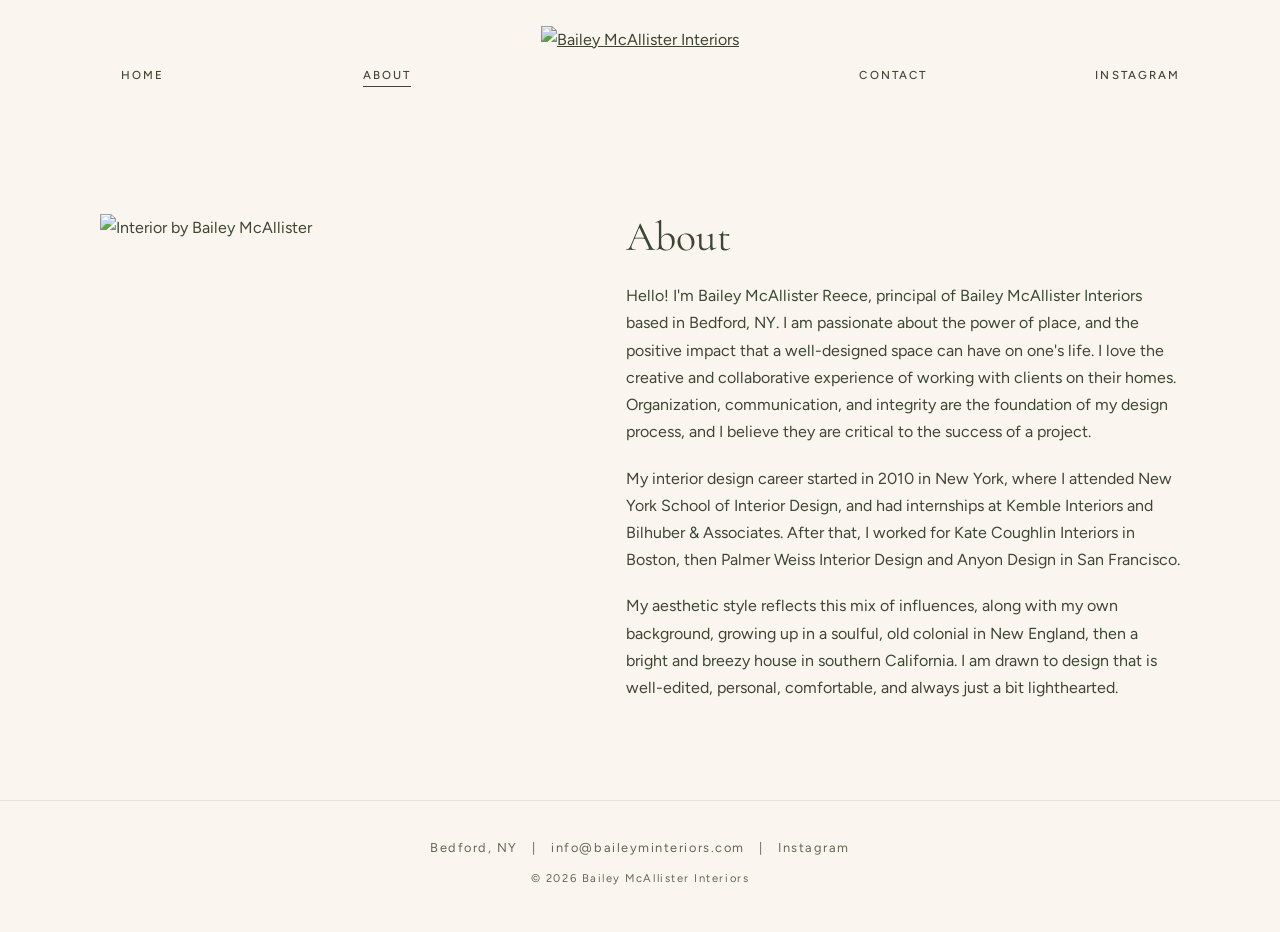
==== about.html @ 58a09e33 "Smaller serif captions Co-Authored-By: Claude Opus 5.5 <noreply@anthropic.com> Claude-Session: https" ====
<!DOCTYPE html>
<html lang="en">
<head>
<meta charset="utf-8">
<meta name="viewport" content="width=device-width, initial-scale=1">
<title>About — Bailey McAllister Interiors</title>
<meta name="description" content="Bailey McAllister Interiors — interior design based in Bedford, NY.">
<link rel="icon" href="https://images.squarespace-cdn.com/content/v1/5e2e0a40505e2f041271f1c3/1580076147062-CG2EL4K2B5NQVTLT4PPC/BMI_Logo.png?format=750w">
<link rel="preconnect" href="https://fonts.googleapis.com">
<link rel="preconnect" href="https://fonts.gstatic.com" crossorigin>
<link href="https://fonts.googleapis.com/css2?family=Cormorant+Garamond:ital,wght@0,400;1,400&family=Figtree:wght@400;500&display=swap" rel="stylesheet">
<link rel="stylesheet" href="style.css?v=10">
</head>
<body>
<header class="site-header">
  <nav class="nav">
    <span class="slot"><a href="index.html">Home</a></span>
    <span class="slot"><a href="about.html" aria-current="page">About</a></span>
    <a class="logo" href="index.html"><img src="https://images.squarespace-cdn.com/content/v1/5e2e0a40505e2f041271f1c3/1580076147062-CG2EL4K2B5NQVTLT4PPC/BMI_Logo.png?format=750w" alt="Bailey McAllister Interiors"></a>
    <span class="slot"><a href="contact.html">Contact</a></span>
    <span class="slot"><a href="https://www.instagram.com/baileymcallisterinteriors/" target="_blank" rel="noopener">Instagram</a></span>
  </nav>
</header>
<main>
<section class="about">
  <img src="https://images.squarespace-cdn.com/content/v1/5e2e0a40505e2f041271f1c3/1580701290973-NKSYR5F5XCN0GAVA0ZO0/8478WEB.jpg?format=1000w" alt="Interior by Bailey McAllister">
  <div>
    <h1>About</h1>
    <p>Hello! I'm Bailey McAllister Reece, principal of Bailey McAllister Interiors based in Bedford, NY. I am passionate about the power of place, and the positive impact that a well-designed space can have on one's life. I love the creative and collaborative experience of working with clients on their homes. Organization, communication, and integrity are the foundation of my design process, and I believe they are critical to the success of a project.</p>
    <p>My interior design career started in 2010 in New York, where I attended New York School of Interior Design, and had internships at Kemble Interiors and Bilhuber &amp; Associates. After that, I worked for Kate Coughlin Interiors in Boston, then Palmer Weiss Interior Design and Anyon Design in San Francisco.</p>
    <p>My aesthetic style reflects this mix of influences, along with my own background, growing up in a soulful, old colonial in New England, then a bright and breezy house in southern California. I am drawn to design that is well-edited, personal, comfortable, and always just a bit lighthearted.</p>
  </div>
</section>
</main>
<footer class="site-footer">
  Bedford, NY<span class="sep">|</span><a href="mailto:info@baileyminteriors.com">info@baileyminteriors.com</a><span class="sep">|</span><a href="https://www.instagram.com/baileymcallisterinteriors/" target="_blank" rel="noopener">Instagram</a>
  <small>&copy; <span class="yr">2026</span> Bailey McAllister Interiors</small>
  <script>document.querySelectorAll(".yr").forEach(e => e.textContent = new Date().getFullYear());</script>
</footer>
</body>
</html>
---- style.css ----
:root {
  --ink: #3c4733;
  --muted: #5f6a53;
  --line: #e3e2d4;
  --bg: #faf6ef;
  --serif: "Cormorant Garamond", Georgia, serif;
  --sans: "Figtree", "Helvetica Neue", Arial, sans-serif;
}
* { box-sizing: border-box; }
html, body { margin: 0; }
body {
  background: var(--bg);
  color: var(--ink);
  font-family: var(--sans);
  font-weight: 400;
  font-size: 16px;
  line-height: 1.7;
  -webkit-font-smoothing: antialiased;
}
a { color: inherit; }
img { display: block; max-width: 100%; }

/* Header — fixed, logo centered, links spread evenly (Henley-style) */
.site-header {
  position: fixed;
  inset: 0 0 auto 0;
  z-index: 10;
  background: var(--bg);
  padding: 1.6rem 1.25rem 1.3rem;
}
.nav {
  display: grid;
  grid-template-columns: 1fr 1fr auto 1fr 1fr;
  align-items: center;
  max-width: 1400px;
  margin: 0 auto;
}
.slot { text-align: center; }
.logo { padding: 0 2rem; }
.logo img { height: 96px; width: auto; mix-blend-mode: multiply; }
.nav .slot a {
  text-decoration: none;
  font-size: .72rem;
  font-weight: 500;
  letter-spacing: .18em;
  text-transform: uppercase;
  padding-bottom: 4px;
  border-bottom: 1px solid transparent;
  transition: border-color .2s;
}
.nav .slot a:hover, .nav .slot a[aria-current="page"] { border-color: currentColor; }

/* guard for stale cached pages from the first version */
.site-header svg { width: 18px; height: 18px; }

main { max-width: 1240px; margin: 0 auto; padding: calc(96px + 2.9rem + 3.5rem) 1.5rem 5rem; }

/* Home gallery */
.intro {
  text-align: center;
  font-family: var(--serif);
  font-size: clamp(1.4rem, 2.6vw, 1.9rem);
  font-weight: 400;
  font-style: italic;
  max-width: 34ch;
  margin: .5rem auto 3.5rem;
  line-height: 1.4;
}
.gallery {
  columns: 3 320px;
  column-gap: 1.75rem;
}
.gallery figure {
  break-inside: avoid;
  margin: 0 0 2.25rem;
}
.gallery img { width: 100%; height: auto; background: var(--line); }
.gallery figcaption {
  margin-top: .7rem;
  font-family: var(--serif);
  font-size: 1rem;
  line-height: 1.35;
  color: #74806a;
}
.gallery figcaption strong {
  display: block;
  margin-bottom: .2rem;
  color: var(--ink);
  font-family: var(--sans);
  font-weight: 500;
  font-size: .72rem;
  line-height: 1.5;
  letter-spacing: .2em;
  text-transform: uppercase;
}

/* About */
.about {
  display: grid;
  grid-template-columns: minmax(0, 5fr) minmax(0, 6fr);
  gap: 4rem;
  align-items: start;
  max-width: 1080px;
  margin: 1rem auto 0;
}
.about img { width: 100%; height: auto; }
.about h1, .contact h1 {
  font-family: var(--serif);
  font-weight: 400;
  font-size: 2.6rem;
  margin: 0 0 1.25rem;
  line-height: 1.15;
}
.about p { margin: 0 0 1.2rem; }

/* Contact */
.contact { text-align: center; max-width: 560px; margin: 3rem auto; }
.contact p { color: var(--ink); }
.button {
  display: inline-block;
  margin-top: 1.5rem;
  padding: .95rem 2.2rem;
  border: 1px solid var(--ink);
  text-decoration: none;
  font-size: .78rem;
  letter-spacing: .22em;
  text-transform: uppercase;
  transition: background .2s, color .2s;
}
.button:hover { background: var(--ink); color: var(--bg); }

/* Footer */
.site-footer {
  border-top: 1px solid var(--line);
  padding: 2.25rem 1.5rem 2.75rem;
  text-align: center;
  font-size: .8rem;
  letter-spacing: .12em;
  color: var(--muted);
}
.site-footer a { text-decoration: none; }
.site-footer a:hover { color: var(--ink); }
.site-footer .sep { margin: 0 .9rem; }
.site-footer small { display: block; margin-top: .6rem; font-size: .7rem; }

@media (max-width: 760px) {
  .about { grid-template-columns: 1fr; gap: 2rem; }
  .about h1, .contact h1 { font-size: 2.1rem; }
}

/* Phones: logo on its own row, four links evenly beneath */
@media (max-width: 600px) {
  .site-header { padding: 1rem .75rem .8rem; }
  .nav {
    grid-template-columns: repeat(4, 1fr);
    grid-template-areas: "logo logo logo logo";
    row-gap: .8rem;
  }
  .logo { grid-area: logo; justify-self: center; padding: 0; }
  .logo img { height: 84px; }
  .nav .slot a { font-size: .66rem; letter-spacing: .12em; }
  main { padding: calc(84px + 1.8rem + 1.6rem + 2.5rem) 1.1rem 3.5rem; }
  .intro { margin-bottom: 2.25rem; }
  .gallery { columns: 1; }
  .gallery figure { margin-bottom: 1.75rem; }
  .contact { margin: 1.5rem auto; }
  .button { padding: .9rem 1.2rem; letter-spacing: .14em; font-size: .72rem; max-width: 100%; }
  .site-footer .sep { display: block; height: .35rem; visibility: hidden; }
}
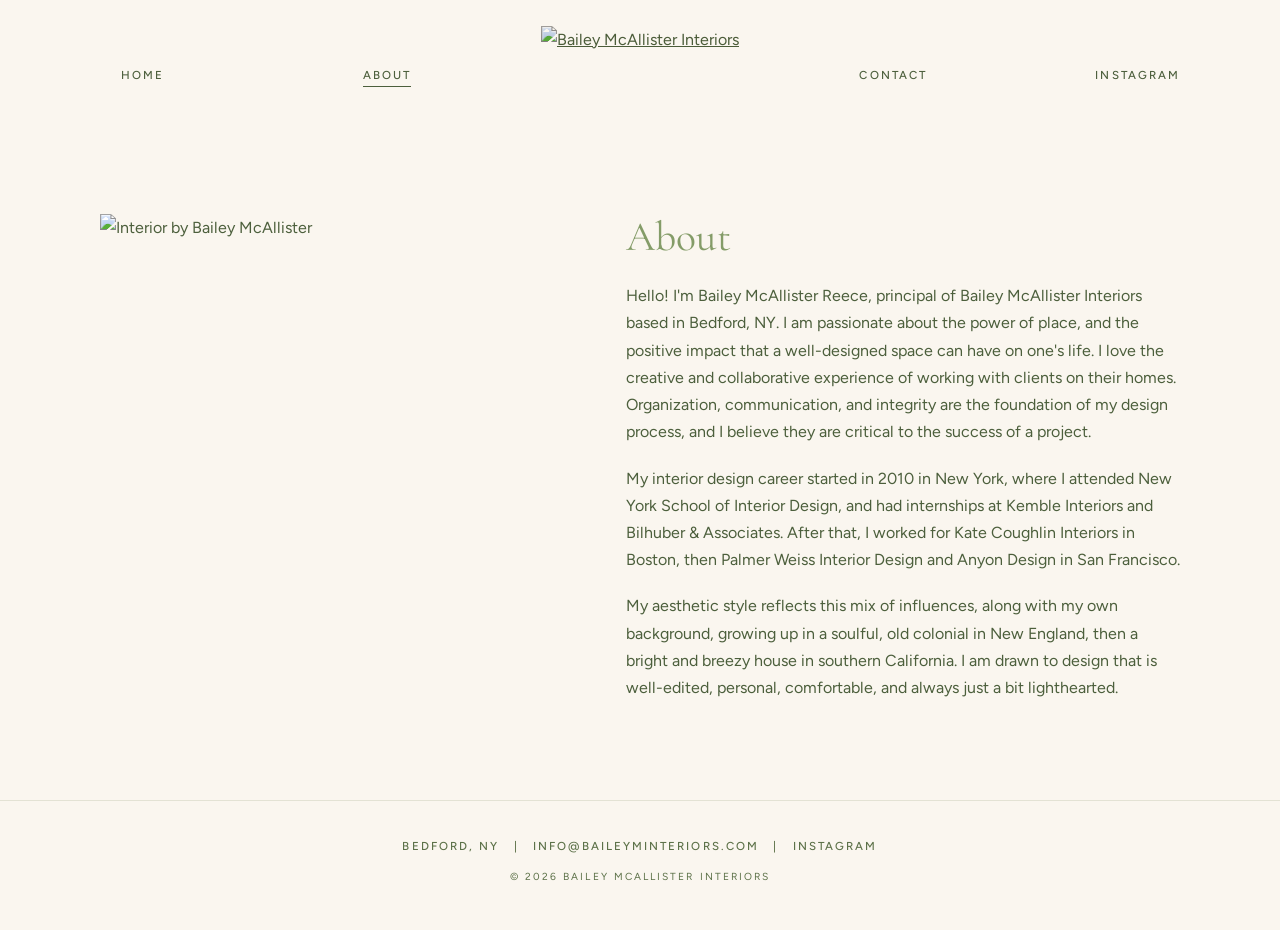
==== commit 0d973a0b: "Logo green display type, photo lightbox, caps footer with underline hover, tagline without em dash C" ====
--- a/about.html
+++ b/about.html
@@ -9,7 +9,7 @@
 <link rel="preconnect" href="https://fonts.googleapis.com">
 <link rel="preconnect" href="https://fonts.gstatic.com" crossorigin>
 <link href="https://fonts.googleapis.com/css2?family=Cormorant+Garamond:ital,wght@0,400;1,400&family=Figtree:wght@400;500&display=swap" rel="stylesheet">
-<link rel="stylesheet" href="style.css?v=10">
+<link rel="stylesheet" href="style.css?v=12">
 </head>
 <body>
 <header class="site-header">
@@ -36,6 +36,7 @@
   Bedford, NY<span class="sep">|</span><a href="mailto:info@baileyminteriors.com">info@baileyminteriors.com</a><span class="sep">|</span><a href="https://www.instagram.com/baileymcallisterinteriors/" target="_blank" rel="noopener">Instagram</a>
   <small>&copy; <span class="yr">2026</span> Bailey McAllister Interiors</small>
   <script>document.querySelectorAll(".yr").forEach(e => e.textContent = new Date().getFullYear());</script>
+  <script src="lightbox.js?v=1" defer></script>
 </footer>
 </body>
 </html>
--- a/style.css
+++ b/style.css
@@ -1,6 +1,7 @@
 :root {
-  --ink: #3c4733;
-  --muted: #5f6a53;
+  --ink: #4c5f3c;
+  --logo: #849c68;
+  --muted: #5c7148;
   --line: #e3e2d4;
   --bg: #faf6ef;
   --serif: "Cormorant Garamond", Georgia, serif;
@@ -50,6 +51,31 @@
 }
 .nav .slot a:hover, .nav .slot a[aria-current="page"] { border-color: currentColor; }
 
+/* Lightbox */
+.gallery img { cursor: zoom-in; }
+.lightbox {
+  position: fixed; inset: 0; z-index: 50;
+  display: none; flex-direction: column; align-items: center; justify-content: center;
+  gap: 1rem; padding: 3.5rem 4.5rem 2rem;
+  background: rgba(250, 246, 239, .97);
+}
+.lightbox.open { display: flex; }
+.lightbox img { max-width: 100%; max-height: calc(100vh - 9rem); width: auto; height: auto; cursor: zoom-out; }
+.lightbox .lb-cap { text-align: center; font-family: var(--serif); color: var(--logo); font-size: 1.05rem; }
+.lightbox .lb-cap strong { display: block; font-family: var(--sans); font-weight: 500; font-size: .72rem; letter-spacing: .2em; text-transform: uppercase; color: var(--ink); }
+.lightbox button {
+  position: absolute; background: none; border: 0; cursor: pointer;
+  color: var(--ink); font: 300 2rem/1 var(--sans); padding: .75rem;
+}
+.lb-close { top: .75rem; right: 1rem; }
+.lb-prev { left: .75rem; top: 50%; transform: translateY(-50%); }
+.lb-next { right: .75rem; top: 50%; transform: translateY(-50%); }
+body.lb-open { overflow: hidden; }
+@media (max-width: 600px) {
+  .lightbox { padding: 3.5rem .75rem 1.5rem; }
+  .lb-prev, .lb-next { top: auto; bottom: .5rem; transform: none; }
+}
+
 /* guard for stale cached pages from the first version */
 .site-header svg { width: 18px; height: 18px; }
 
@@ -65,6 +91,7 @@
   max-width: 34ch;
   margin: .5rem auto 3.5rem;
   line-height: 1.4;
+  color: var(--logo);
 }
 .gallery {
   columns: 3 320px;
@@ -80,7 +107,7 @@
   font-family: var(--serif);
   font-size: 1rem;
   line-height: 1.35;
-  color: #74806a;
+  color: var(--logo);
 }
 .gallery figcaption strong {
   display: block;
@@ -110,6 +137,7 @@
   font-size: 2.6rem;
   margin: 0 0 1.25rem;
   line-height: 1.15;
+  color: var(--logo);
 }
 .about p { margin: 0 0 1.2rem; }
 
@@ -134,14 +162,16 @@
   border-top: 1px solid var(--line);
   padding: 2.25rem 1.5rem 2.75rem;
   text-align: center;
-  font-size: .8rem;
-  letter-spacing: .12em;
+  font-size: .72rem;
+  font-weight: 500;
+  letter-spacing: .18em;
+  text-transform: uppercase;
   color: var(--muted);
 }
-.site-footer a { text-decoration: none; }
-.site-footer a:hover { color: var(--ink); }
+.site-footer a { text-decoration: none; text-underline-offset: 3px; }
+.site-footer a:hover { text-decoration: underline; }
 .site-footer .sep { margin: 0 .9rem; }
-.site-footer small { display: block; margin-top: .6rem; font-size: .7rem; }
+.site-footer small { display: block; margin-top: .7rem; font-size: .64rem; font-weight: 400; }
 
 @media (max-width: 760px) {
   .about { grid-template-columns: 1fr; gap: 2rem; }
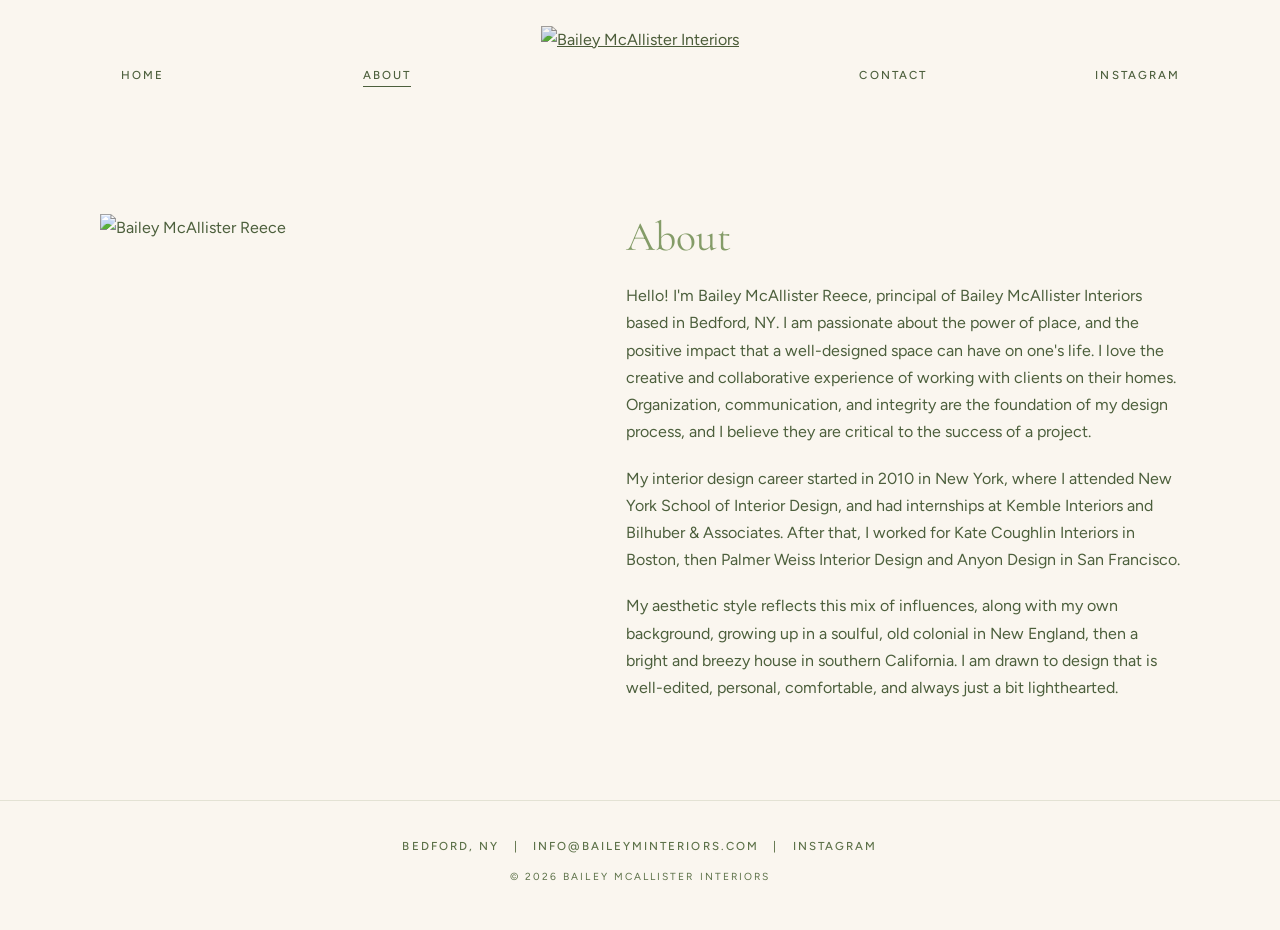
==== commit 33f3797e: "Editable tagline, About photo/text, contact text, email, location, Instagram via Pages CMS Co-Author" ====
--- a/about.html
+++ b/about.html
@@ -18,25 +18,27 @@
     <span class="slot"><a href="about.html" aria-current="page">About</a></span>
     <a class="logo" href="index.html"><img src="https://images.squarespace-cdn.com/content/v1/5e2e0a40505e2f041271f1c3/1580076147062-CG2EL4K2B5NQVTLT4PPC/BMI_Logo.png?format=750w" alt="Bailey McAllister Interiors"></a>
     <span class="slot"><a href="contact.html">Contact</a></span>
-    <span class="slot"><a href="https://www.instagram.com/baileymcallisterinteriors/" target="_blank" rel="noopener">Instagram</a></span>
+    <span class="slot"><a href="https://www.instagram.com/baileymcallisterinteriors/" target="_blank" rel="noopener" data-field="instagram">Instagram</a></span>
   </nav>
 </header>
 <main>
 <section class="about">
-  <img src="https://images.squarespace-cdn.com/content/v1/5e2e0a40505e2f041271f1c3/1580701290973-NKSYR5F5XCN0GAVA0ZO0/8478WEB.jpg?format=1000w" alt="Interior by Bailey McAllister">
+  <img src="https://images.squarespace-cdn.com/content/v1/5e2e0a40505e2f041271f1c3/1580701290973-NKSYR5F5XCN0GAVA0ZO0/8478WEB.jpg?format=1000w" alt="Bailey McAllister Reece" data-field="about_photo">
   <div>
     <h1>About</h1>
+    <div data-field="about_text">
     <p>Hello! I'm Bailey McAllister Reece, principal of Bailey McAllister Interiors based in Bedford, NY. I am passionate about the power of place, and the positive impact that a well-designed space can have on one's life. I love the creative and collaborative experience of working with clients on their homes. Organization, communication, and integrity are the foundation of my design process, and I believe they are critical to the success of a project.</p>
     <p>My interior design career started in 2010 in New York, where I attended New York School of Interior Design, and had internships at Kemble Interiors and Bilhuber &amp; Associates. After that, I worked for Kate Coughlin Interiors in Boston, then Palmer Weiss Interior Design and Anyon Design in San Francisco.</p>
     <p>My aesthetic style reflects this mix of influences, along with my own background, growing up in a soulful, old colonial in New England, then a bright and breezy house in southern California. I am drawn to design that is well-edited, personal, comfortable, and always just a bit lighthearted.</p>
+    </div>
   </div>
 </section>
 </main>
 <footer class="site-footer">
-  Bedford, NY<span class="sep">|</span><a href="mailto:info@baileyminteriors.com">info@baileyminteriors.com</a><span class="sep">|</span><a href="https://www.instagram.com/baileymcallisterinteriors/" target="_blank" rel="noopener">Instagram</a>
+  <span data-field="location">Bedford, NY</span><span class="sep">|</span><a href="mailto:info@baileyminteriors.com" data-field="email">info@baileyminteriors.com</a><span class="sep">|</span><a href="https://www.instagram.com/baileymcallisterinteriors/" target="_blank" rel="noopener" data-field="instagram">Instagram</a>
   <small>&copy; <span class="yr">2026</span> Bailey McAllister Interiors</small>
   <script>document.querySelectorAll(".yr").forEach(e => e.textContent = new Date().getFullYear());</script>
-  <script src="lightbox.js?v=1" defer></script>
+  <script src="site.js?v=3" defer></script>
 </footer>
 </body>
 </html>
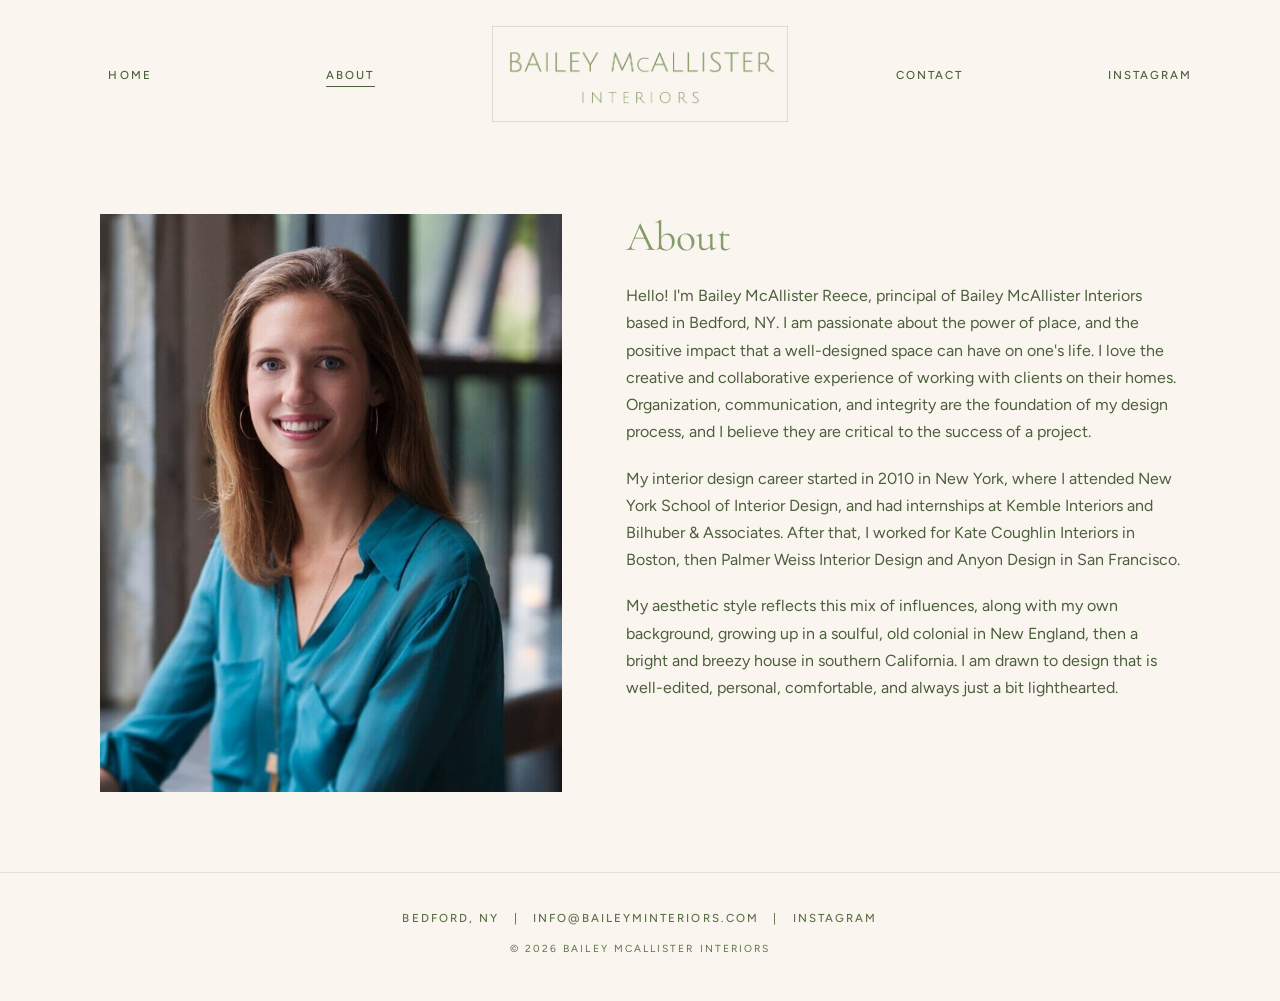
==== commit a416cc03: "Tidy photos (resize and grid copies)" ====
--- a/about.html
+++ b/about.html
@@ -5,7 +5,7 @@
 <meta name="viewport" content="width=device-width, initial-scale=1">
 <title>About — Bailey McAllister Interiors</title>
 <meta name="description" content="Bailey McAllister Interiors — interior design based in Bedford, NY.">
-<link rel="icon" href="https://images.squarespace-cdn.com/content/v1/5e2e0a40505e2f041271f1c3/1580076147062-CG2EL4K2B5NQVTLT4PPC/BMI_Logo.png?format=750w">
+<link rel="icon" href="images/bmi-logo.png">
 <link rel="preconnect" href="https://fonts.googleapis.com">
 <link rel="preconnect" href="https://fonts.gstatic.com" crossorigin>
 <link href="https://fonts.googleapis.com/css2?family=Cormorant+Garamond:ital,wght@0,400;1,400&family=Figtree:wght@400;500&display=swap" rel="stylesheet">
@@ -16,14 +16,14 @@
   <nav class="nav">
     <span class="slot"><a href="index.html">Home</a></span>
     <span class="slot"><a href="about.html" aria-current="page">About</a></span>
-    <a class="logo" href="index.html"><img src="https://images.squarespace-cdn.com/content/v1/5e2e0a40505e2f041271f1c3/1580076147062-CG2EL4K2B5NQVTLT4PPC/BMI_Logo.png?format=750w" alt="Bailey McAllister Interiors"></a>
+    <a class="logo" href="index.html"><img src="images/bmi-logo.png" alt="Bailey McAllister Interiors"></a>
     <span class="slot"><a href="contact.html">Contact</a></span>
     <span class="slot"><a href="https://www.instagram.com/baileymcallisterinteriors/" target="_blank" rel="noopener" data-field="instagram">Instagram</a></span>
   </nav>
 </header>
 <main>
 <section class="about">
-  <img src="https://images.squarespace-cdn.com/content/v1/5e2e0a40505e2f041271f1c3/1580701290973-NKSYR5F5XCN0GAVA0ZO0/8478WEB.jpg?format=1000w" alt="Bailey McAllister Reece" data-field="about_photo">
+  <img src="images/8478web.jpg?format=1000w" alt="Bailey McAllister Reece" data-field="about_photo">
   <div>
     <h1>About</h1>
     <div data-field="about_text">
@@ -38,7 +38,7 @@
   <span data-field="location">Bedford, NY</span><span class="sep">|</span><a href="mailto:info@baileyminteriors.com" data-field="email">info@baileyminteriors.com</a><span class="sep">|</span><a href="https://www.instagram.com/baileymcallisterinteriors/" target="_blank" rel="noopener" data-field="instagram">Instagram</a>
   <small>&copy; <span class="yr">2026</span> Bailey McAllister Interiors</small>
   <script>document.querySelectorAll(".yr").forEach(e => e.textContent = new Date().getFullYear());</script>
-  <script src="site.js?v=3" defer></script>
+  <script src="site.js?v=4" defer></script>
 </footer>
 </body>
 </html>
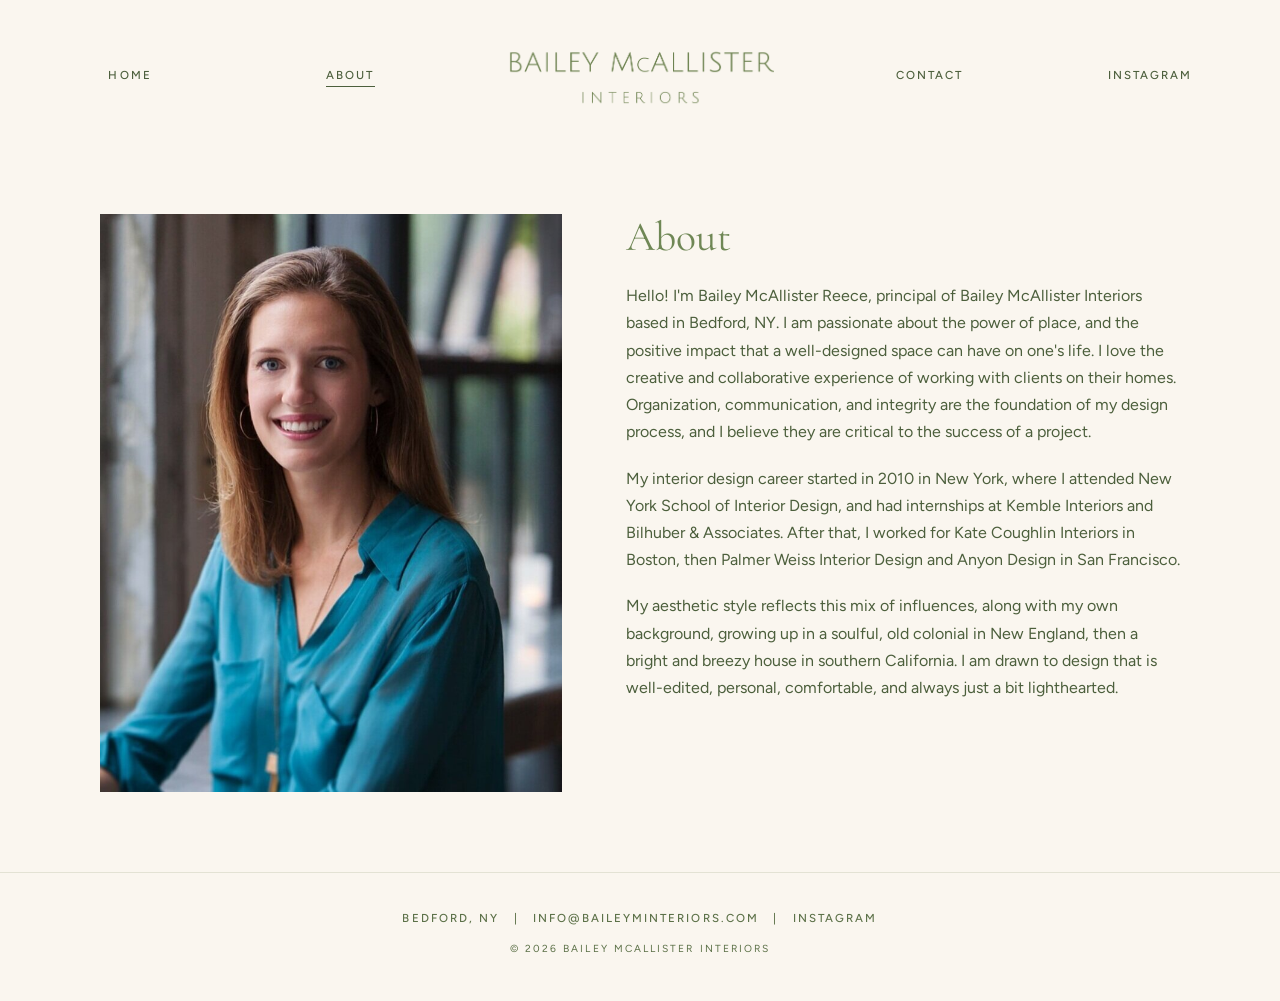
==== commit 99ab1714: "Remove remaining stray line from logo; cache-bust logo URL Co-Authored-By: Claude Opus 5.5 <noreply@" ====
--- a/about.html
+++ b/about.html
@@ -5,7 +5,7 @@
 <meta name="viewport" content="width=device-width, initial-scale=1">
 <title>About — Bailey McAllister Interiors</title>
 <meta name="description" content="Bailey McAllister Interiors — interior design based in Bedford, NY.">
-<link rel="icon" href="images/bmi-logo.png">
+<link rel="icon" href="images/bmi-logo.png?v=3">
 <link rel="preconnect" href="https://fonts.googleapis.com">
 <link rel="preconnect" href="https://fonts.gstatic.com" crossorigin>
 <link href="https://fonts.googleapis.com/css2?family=Cormorant+Garamond:ital,wght@0,400;1,400&family=Figtree:wght@400;500&display=swap" rel="stylesheet">
@@ -16,14 +16,14 @@
   <nav class="nav">
     <span class="slot"><a href="index.html">Home</a></span>
     <span class="slot"><a href="about.html" aria-current="page">About</a></span>
-    <a class="logo" href="index.html"><img src="images/bmi-logo.png" alt="Bailey McAllister Interiors"></a>
+    <a class="logo" href="index.html"><img src="images/bmi-logo.png?v=3" alt="Bailey McAllister Interiors"></a>
     <span class="slot"><a href="contact.html">Contact</a></span>
     <span class="slot"><a href="https://www.instagram.com/baileymcallisterinteriors/" target="_blank" rel="noopener" data-field="instagram">Instagram</a></span>
   </nav>
 </header>
 <main>
 <section class="about">
-  <img src="images/8478web.jpg?format=1000w" alt="Bailey McAllister Reece" data-field="about_photo">
+  <img src="images/8478web.jpg" alt="Bailey McAllister Reece" data-field="about_photo">
   <div>
     <h1>About</h1>
     <div data-field="about_text">
--- a/style.css
+++ b/style.css
@@ -1,6 +1,6 @@
 :root {
   --ink: #4c5f3c;
-  --logo: #849c68;
+  --logo: #6f8755;
   --muted: #5c7148;
   --line: #e3e2d4;
   --bg: #faf6ef;
